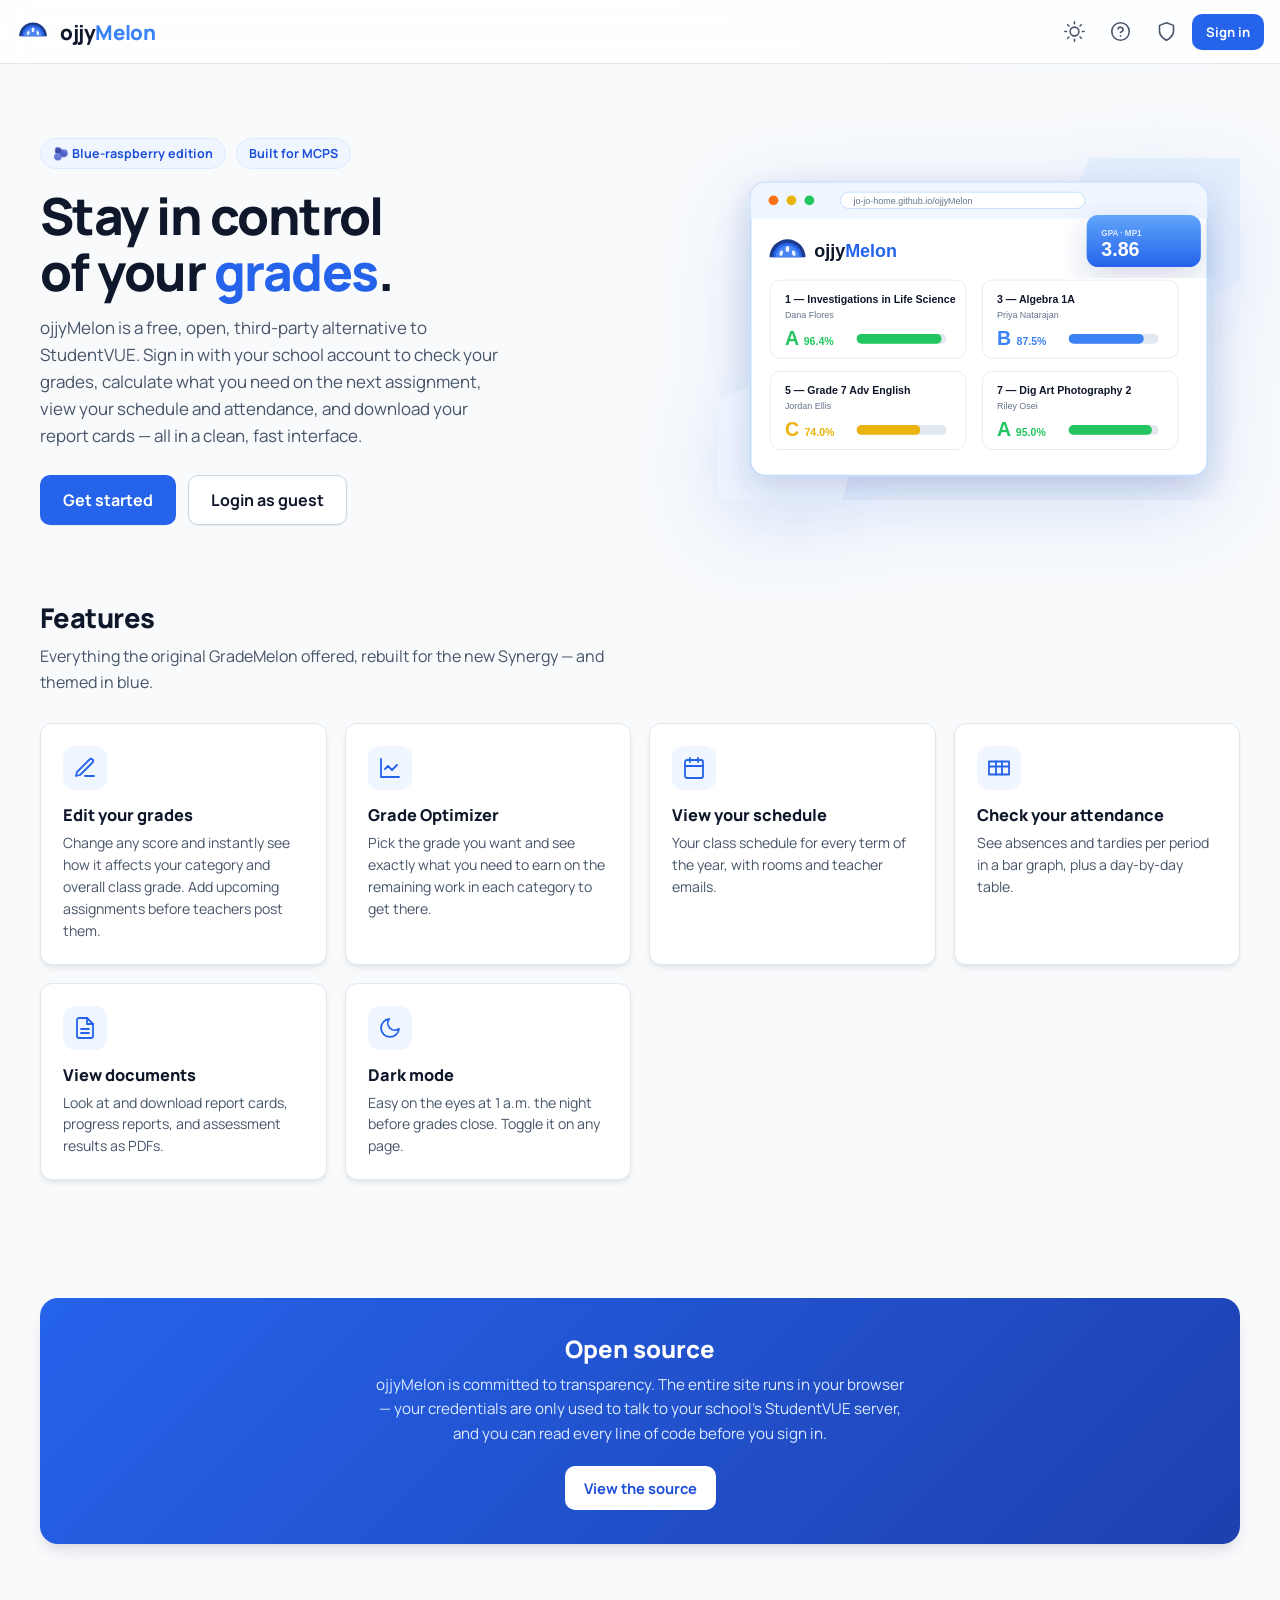
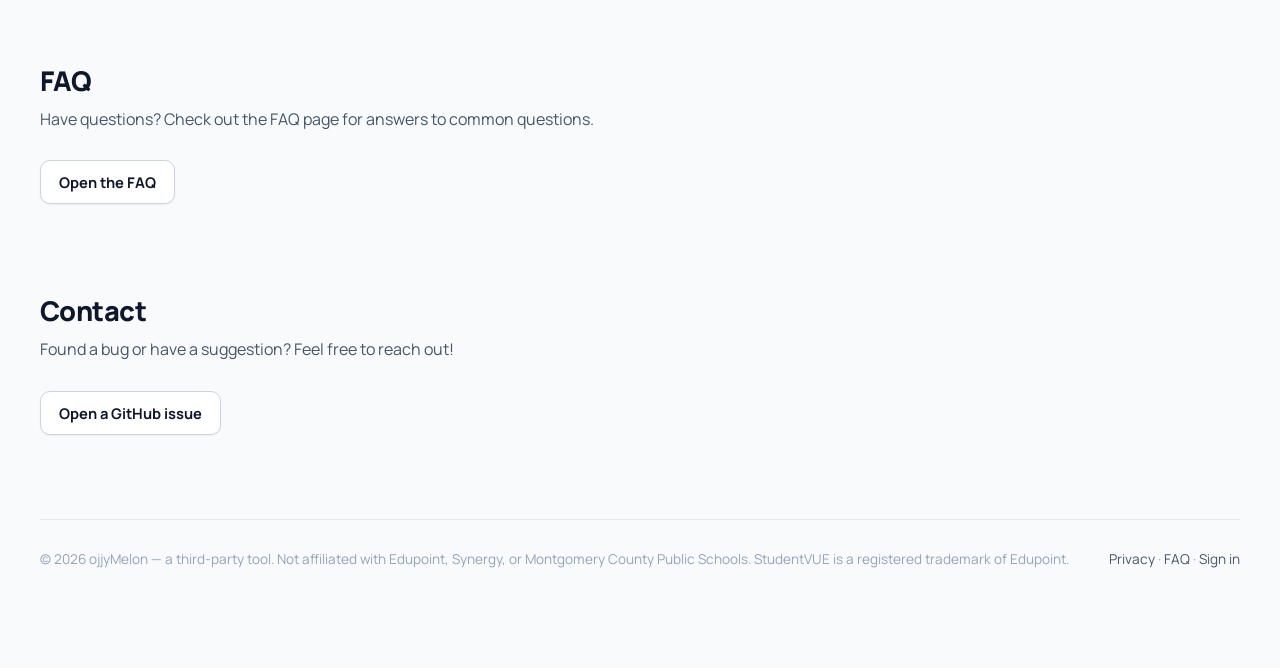
==== index.html @ 76d9f1ae "ojjyMelon v1.0 — blue-themed GradeMelon clone for MCPS (StudentVUE client, PWA, GitHub Pages)" ====
<!DOCTYPE html>
<html lang="en">
<head>
<meta charset="UTF-8">
<meta name="viewport" content="width=device-width, initial-scale=1.0, viewport-fit=cover">
<title>ojjyMelon</title>
<meta name="description" content="ojjyMelon — a third-party app that lets MCPS students view and calculate their grades using Synergy SIS. Stay in control of your grades.">
<meta name="theme-color" content="#3b82f6">
<link rel="manifest" href="manifest.json">
<link rel="icon" href="favicon.svg" type="image/svg+xml">
<link rel="apple-touch-icon" href="assets/icons/icon-192.png">
<meta name="apple-mobile-web-app-capable" content="yes">
<meta name="apple-mobile-web-app-status-bar-style" content="default">
<meta name="apple-mobile-web-app-title" content="ojjyMelon">
<link rel="preconnect" href="https://fonts.googleapis.com">
<link rel="preconnect" href="https://fonts.gstatic.com" crossorigin>
<link href="https://fonts.googleapis.com/css2?family=Manrope:wght@400;500;600;700;800&display=swap" rel="stylesheet">
<link rel="stylesheet" href="css/style.css">
</head>
<body>
<div id="app">
  <!-- Top Bar -->
  <header id="topbar" class="topbar" hidden>
    <div class="topbar-inner">
      <a href="#/" class="brand" id="brand-link" title="ojjyMelon home">
        <img src="assets/img/logo.svg" alt="ojjyMelon logo" class="brand-logo">
        <span class="brand-name">ojjy<span class="brand-accent">Melon</span></span>
      </a>
      <div class="topbar-actions">
        <button id="install-btn" class="icon-btn" title="Install ojjyMelon" hidden aria-label="Install ojjyMelon">
          <svg viewBox="0 0 24 24" fill="none" stroke="currentColor" stroke-width="1.8" stroke-linecap="round" stroke-linejoin="round"><path d="M21 15v4a2 2 0 0 1-2 2H5a2 2 0 0 1-2-2v-4"/><polyline points="7 10 12 15 17 10"/><line x1="12" y1="15" x2="12" y2="3"/></svg>
        </button>
        <button id="theme-toggle" class="icon-btn" title="Toggle dark mode" aria-label="Toggle dark mode">
          <svg class="icon-sun" viewBox="0 0 24 24" fill="none" stroke="currentColor" stroke-width="1.8" stroke-linecap="round" stroke-linejoin="round"><circle cx="12" cy="12" r="5"/><line x1="12" y1="1" x2="12" y2="3"/><line x1="12" y1="21" x2="12" y2="23"/><line x1="4.22" y1="4.22" x2="5.64" y2="5.64"/><line x1="18.36" y1="18.36" x2="19.78" y2="19.78"/><line x1="1" y1="12" x2="3" y2="12"/><line x1="21" y1="12" x2="23" y2="12"/><line x1="4.22" y1="19.78" x2="5.64" y2="18.36"/><line x1="18.36" y1="5.64" x2="19.78" y2="4.22"/></svg>
          <svg class="icon-moon" viewBox="0 0 24 24" fill="none" stroke="currentColor" stroke-width="1.8" stroke-linecap="round" stroke-linejoin="round"><path d="M21 12.79A9 9 0 1 1 11.21 3 7 7 0 0 0 21 12.79z"/></svg>
        </button>
        <a href="#/faq" class="icon-btn" title="FAQ" aria-label="FAQ">
          <svg viewBox="0 0 24 24" fill="none" stroke="currentColor" stroke-width="1.8" stroke-linecap="round" stroke-linejoin="round"><circle cx="12" cy="12" r="10"/><path d="M9.09 9a3 3 0 0 1 5.83 1c0 2-3 3-3 3"/><line x1="12" y1="17" x2="12.01" y2="17"/></svg>
        </a>
        <a href="#/privacy" class="icon-btn" title="Privacy" aria-label="Privacy">
          <svg viewBox="0 0 24 24" fill="none" stroke="currentColor" stroke-width="1.8" stroke-linecap="round" stroke-linejoin="round"><path d="M12 22s8-4 8-10V5l-8-3-8 3v7c0 6 8 10 8 10z"/></svg>
        </a>
        <div class="avatar-wrap" id="avatar-wrap" hidden>
          <button id="avatar-btn" class="avatar-btn" title="Account" aria-haspopup="true" aria-expanded="false">
            <img id="avatar-img" src="assets/img/default-avatar.svg" alt="Your avatar" class="avatar">
          </button>
          <div id="avatar-menu" class="dropdown" role="menu" hidden>
            <div class="dropdown-header">
              <p id="student-name" class="student-name">Student</p>
              <p id="student-school" class="student-school"></p>
              <p id="student-meta" class="student-meta"></p>
            </div>
            <button class="dropdown-item" id="menu-grades" role="menuitem">My Grades</button>
            <button class="dropdown-item" id="menu-settings" role="menuitem">Settings & Proxy</button>
            <hr class="dropdown-sep">
            <button class="dropdown-item danger" id="logout-btn" role="menuitem">Sign out</button>
          </div>
        </div>
        <button id="login-btn-top" class="btn btn-primary btn-sm" hidden>Sign in</button>
      </div>
    </div>
  </header>

  <!-- Promo banners (PWA / in-app browser) -->
  <div id="promo-host"></div>

  <!-- Layout: sidebar + view -->
  <div id="layout" class="layout">
    <aside id="sidebar" class="sidebar" hidden>
      <nav class="sidebar-nav" aria-label="Main">
        <a href="#/grades?view=card" class="nav-link" data-nav="grades-card">
          <svg viewBox="0 0 24 24" fill="none" stroke="currentColor" stroke-width="1.8" stroke-linecap="round" stroke-linejoin="round"><rect x="3" y="3" width="7" height="7" rx="1.5"/><rect x="14" y="3" width="7" height="7" rx="1.5"/><rect x="3" y="14" width="7" height="7" rx="1.5"/><rect x="14" y="14" width="7" height="7" rx="1.5"/></svg>
          <span>Grades <em class="nav-sub">cards</em></span>
        </a>
        <a href="#/grades?view=table" class="nav-link" data-nav="grades-table">
          <svg viewBox="0 0 24 24" fill="none" stroke="currentColor" stroke-width="1.8" stroke-linecap="round" stroke-linejoin="round"><rect x="3" y="3" width="18" height="18" rx="2"/><line x1="3" y1="9" x2="21" y2="9"/><line x1="3" y1="15" x2="21" y2="15"/><line x1="9" y1="3" x2="9" y2="21"/><line x1="15" y1="3" x2="15" y2="21"/></svg>
          <span>Grades <em class="nav-sub">table</em></span>
        </a>
        <a href="#/schedule" class="nav-link" data-nav="schedule">
          <svg viewBox="0 0 24 24" fill="none" stroke="currentColor" stroke-width="1.8" stroke-linecap="round" stroke-linejoin="round"><rect x="3" y="4" width="18" height="18" rx="2"/><line x1="16" y1="2" x2="16" y2="6"/><line x1="8" y1="2" x2="8" y2="6"/><line x1="3" y1="10" x2="21" y2="10"/></svg>
          <span>Schedule</span>
        </a>
        <a href="#/attendance" class="nav-link" data-nav="attendance">
          <svg viewBox="0 0 24 24" fill="none" stroke="currentColor" stroke-width="1.8" stroke-linecap="round" stroke-linejoin="round"><path d="M22 5.5H2v13h20z"/><path d="M2 10.5h20"/><path d="M9 5.5v13"/><path d="M15 5.5v13"/><path d="M9 10.5h6"/></svg>
          <span>Attendance</span>
        </a>
        <a href="#/documents" class="nav-link" data-nav="documents">
          <svg viewBox="0 0 24 24" fill="none" stroke="currentColor" stroke-width="1.8" stroke-linecap="round" stroke-linejoin="round"><path d="M14 2H6a2 2 0 0 0-2 2v16a2 2 0 0 0 2 2h12a2 2 0 0 0 2-2V8z"/><polyline points="14 2 14 8 20 8"/><line x1="16" y1="13" x2="8" y2="13"/><line x1="16" y1="17" x2="8" y2="17"/></svg>
          <span>Documents</span>
        </a>
        <a href="#/faq" class="nav-link" data-nav="faq">
          <svg viewBox="0 0 24 24" fill="none" stroke="currentColor" stroke-width="1.8" stroke-linecap="round" stroke-linejoin="round"><circle cx="12" cy="12" r="10"/><path d="M9.09 9a3 3 0 0 1 5.83 1c0 2-3 3-3 3"/><line x1="12" y1="17" x2="12.01" y2="17"/></svg>
          <span>FAQ</span>
        </a>
      </nav>
      <div class="sidebar-footer">
        <p class="sidebar-note">Not affiliated with Edupoint or MCPS. StudentVUE is a trademark of Edupoint.</p>
      </div>
    </aside>

    <main id="view" class="view" tabindex="-1" aria-live="polite"></main>
  </div>

  <!-- Mobile bottom bar -->
  <nav id="mobilebar" class="mobilebar" hidden aria-label="Mobile">
    <a href="#/grades" class="mob-link" data-nav="grades">
      <svg viewBox="0 0 24 24" fill="none" stroke="currentColor" stroke-width="1.8" stroke-linecap="round" stroke-linejoin="round"><path d="M22 10v6M2 10l10-5 10 5-10 5z"/><path d="M6 12v5c3 3 9 3 12 0v-5"/></svg>
      <span>Grades</span>
    </a>
    <a href="#/schedule" class="mob-link" data-nav="schedule">
      <svg viewBox="0 0 24 24" fill="none" stroke="currentColor" stroke-width="1.8" stroke-linecap="round" stroke-linejoin="round"><rect x="3" y="4" width="18" height="18" rx="2"/><line x1="16" y1="2" x2="16" y2="6"/><line x1="8" y1="2" x2="8" y2="6"/><line x1="3" y1="10" x2="21" y2="10"/></svg>
      <span>Schedule</span>
    </a>
    <a href="#/attendance" class="mob-link" data-nav="attendance">
      <svg viewBox="0 0 24 24" fill="none" stroke="currentColor" stroke-width="1.8" stroke-linecap="round" stroke-linejoin="round"><path d="M22 5.5H2v13h20z"/><path d="M2 10.5h20"/><path d="M9 5.5v13"/><path d="M15 5.5v13"/></svg>
      <span>Attendance</span>
    </a>
    <a href="#/documents" class="mob-link" data-nav="documents">
      <svg viewBox="0 0 24 24" fill="none" stroke="currentColor" stroke-width="1.8" stroke-linecap="round" stroke-linejoin="round"><path d="M14 2H6a2 2 0 0 0-2 2v16a2 2 0 0 0 2 2h12a2 2 0 0 0 2-2V8z"/><polyline points="14 2 14 8 20 8"/></svg>
      <span>Documents</span>
    </a>
  </nav>

  <!-- Toast host -->
  <div id="toast-host" class="toast-host" aria-live="assertive"></div>

  <!-- Modal host -->
  <div id="modal-root"></div>
</div>

<script src="js/main.js" type="module"></script>
</body>
</html>
---- css/style.css ----
/* ==========================================================================
   ojjyMelon — design system (blue theme) — light & dark
   GradeMelon-parity components: buttons, cards, modals, tables, toggles,
   spinners, progress bars, toasts, dropdowns, sidebar, mobile bar.
   ========================================================================== */

:root {
  --font: 'Manrope', ui-sans-serif, system-ui, -apple-system, 'Segoe UI', Roboto, sans-serif;

  /* Primary palette — blue (ojjyMelon's one brand difference) */
  --primary-50:  #eff6ff;
  --primary-100: #dbeafe;
  --primary-200: #bfdbfe;
  --primary-300: #93c5fd;
  --primary-400: #60a5fa;
  --primary-500: #3b82f6;
  --primary-600: #2563eb;
  --primary-700: #1d4ed8;
  --primary-800: #1e40af;
  --primary-900: #1e3a8a;

  /* Surfaces / text (light) */
  --bg:          #f8fafc;
  --bg-grad-a:   #eff6ff;
  --bg-grad-b:   #dbeafe;
  --surface:     #ffffff;
  --surface-2:   #f8fafc;
  --surface-3:   #f1f5f9;
  --border:      #e2e8f0;
  --border-2:    #cbd5e1;
  --text:        #0f172a;
  --text-soft:   #475569;
  --text-faint:  #94a3b8;

  --green:  #22c55e;
  --yellow: #eab308;
  --orange: #f97316;
  --red:    #ef4444;
  --gray:   #9ca3af;

  --shadow-sm: 0 1px 2px rgba(15, 23, 42, .06);
  --shadow:    0 4px 6px -1px rgba(15, 23, 42, .08), 0 2px 4px -2px rgba(15, 23, 42, .06);
  --shadow-lg: 0 10px 15px -3px rgba(15, 23, 42, .10), 0 4px 6px -4px rgba(15, 23, 42, .08);
  --shadow-glow: 0 0 0 4px rgba(59, 130, 246, .18);

  --radius:    12px;
  --radius-sm: 8px;
  --topbar-h:  64px;
  --sidebar-w: 240px;

  color-scheme: light;
}

[data-theme="dark"] {
  --bg:          #0f172a;
  --bg-grad-a:   #0f172a;
  --bg-grad-b:   #1e3a8a33;
  --surface:     #1e293b;
  --surface-2:   #243146;
  --surface-3:   #2b3b52;
  --border:      #334155;
  --border-2:    #475569;
  --text:        #f1f5f9;
  --text-soft:   #cbd5e1;
  --text-faint:  #7c8ba1;
  --shadow-sm: 0 1px 2px rgba(0,0,0,.4);
  --shadow:    0 4px 6px -1px rgba(0,0,0,.45), 0 2px 4px -2px rgba(0,0,0,.4);
  --shadow-lg: 0 10px 15px -3px rgba(0,0,0,.5), 0 4px 6px -4px rgba(0,0,0,.45);
  --shadow-glow: 0 0 0 4px rgba(96, 165, 250, .25);
  color-scheme: dark;
}

/* ---------- Base ---------- */
* { box-sizing: border-box; }
html { scroll-behavior: smooth; }
body {
  margin: 0;
  font-family: var(--font);
  background:
    radial-gradient(1100px 500px at 85% -10%, var(--bg-grad-b), transparent 60%),
    radial-gradient(900px 420px at -10% 110%, var(--primary-50), transparent 55%),
    var(--bg);
  color: var(--text);
  min-height: 100vh;
  -webkit-font-smoothing: antialiased;
  transition: background-color .25s ease, color .25s ease;
}
[data-theme="dark"] body {
  background:
    radial-gradient(1100px 500px at 85% -10%, var(--bg-grad-b), transparent 60%),
    radial-gradient(900px 420px at -10% 110%, #1e3a8a1f, transparent 55%),
    var(--bg);
}
a { color: var(--primary-600); text-decoration: none; }
[data-theme="dark"] a { color: var(--primary-400); }
a:hover { text-decoration: underline; }
img { max-width: 100%; }
button { font-family: inherit; }
:focus-visible { outline: 2px solid var(--primary-500); outline-offset: 2px; border-radius: 4px; }
@media (prefers-reduced-motion: reduce) {
  *, *::before, *::after { animation-duration: .001s !important; transition-duration: .001s !important; }
}

.hidden { display: none !important; }
[hidden] { display: none !important; }

/* ---------- Top bar ---------- */
.topbar {
  position: fixed; inset: 0 0 auto 0; height: var(--topbar-h);
  z-index: 60;
  background: color-mix(in srgb, var(--surface) 82%, transparent);
  -webkit-backdrop-filter: blur(14px); backdrop-filter: blur(14px);
  border-bottom: 1px solid var(--border);
}
.topbar-inner {
  max-width: 1280px; margin: 0 auto; height: 100%;
  display: flex; align-items: center; justify-content: space-between;
  padding: 0 16px; gap: 10px;
}
.brand { display: flex; align-items: center; gap: 10px; text-decoration: none !important; }
.brand-logo { width: 34px; height: 34px; }
.brand-name { font-size: 1.28rem; font-weight: 800; color: var(--text); letter-spacing: -0.02em; }
.brand-accent { color: var(--primary-500); }
.topbar-actions { display: flex; align-items: center; gap: 6px; }

.icon-btn {
  display: inline-flex; align-items: center; justify-content: center;
  width: 40px; height: 40px; border-radius: 10px;
  background: transparent; border: 1px solid transparent;
  color: var(--text-soft); cursor: pointer; position: relative;
  transition: background .15s ease, color .15s ease;
}
.icon-btn:hover { background: var(--surface-3); color: var(--text); text-decoration: none; }
.icon-btn svg { width: 21px; height: 21px; }
[data-theme="dark"] .icon-sun, :root:not([data-theme="dark"]) .icon-moon { display: none; }
[data-theme="dark"] .icon-moon { display: block; }

/* Avatar + dropdown */
.avatar-wrap { position: relative; }
.avatar-btn { border: 2px solid var(--primary-200); background: var(--primary-50); padding: 0; border-radius: 50%; cursor: pointer; transition: border-color .15s ease; display: block; }
.avatar-btn:hover { border-color: var(--primary-400); }
.avatar { width: 34px; height: 34px; border-radius: 50%; display: block; }
.dropdown {
  position: absolute; top: calc(100% + 10px); right: 0; min-width: 230px;
  background: var(--surface); border: 1px solid var(--border);
  border-radius: var(--radius); box-shadow: var(--shadow-lg);
  padding: 6px; z-index: 70;
  animation: pop .14s ease;
}
@keyframes pop { from { opacity: 0; transform: translateY(-6px) scale(.98); } to { opacity: 1; transform: none; } }
.dropdown-header { padding: 10px 12px; border-bottom: 1px solid var(--border); margin-bottom: 4px; }
.student-name { margin: 0; font-weight: 800; font-size: 1rem; }
.student-school { margin: 2px 0 0; font-size: .8rem; color: var(--text-soft); }
.student-meta { margin: 2px 0 0; font-size: .75rem; color: var(--text-faint); }
.dropdown-item {
  display: block; width: 100%; text-align: left; padding: 9px 12px;
  background: none; border: 0; border-radius: var(--radius-sm);
  color: var(--text-soft); font-size: .9rem; font-weight: 600; cursor: pointer;
}
.dropdown-item:hover { background: var(--surface-3); color: var(--text); }
.dropdown-item.danger { color: var(--red); }
.dropdown-item.danger:hover { background: #ef444414; }
.dropdown-sep { border: 0; border-top: 1px solid var(--border); margin: 4px 0; }

/* ---------- Layout ---------- */
.layout {
  display: flex; min-height: calc(100vh - var(--topbar-h));
  padding-top: var(--topbar-h);
  max-width: 1280px; margin: 0 auto; width: 100%;
}
.sidebar {
  width: var(--sidebar-w); flex-shrink: 0;
  padding: 24px 14px; position: sticky; top: var(--topbar-h);
  height: calc(100vh - var(--topbar-h));
}
.sidebar-nav { display: flex; flex-direction: column; gap: 4px; }
.nav-link {
  display: flex; align-items: center; gap: 12px;
  padding: 11px 14px; border-radius: 10px;
  color: var(--text-soft); font-weight: 600; font-size: .95rem;
  transition: background .15s ease, color .15s ease;
}
.nav-link svg { width: 20px; height: 20px; flex-shrink: 0; }
.nav-link em.nav-sub { font-style: normal; font-size: .72rem; color: var(--text-faint); margin-left: 2px; }
.nav-link:hover { background: var(--surface-3); color: var(--text); text-decoration: none; }
.nav-link.active { background: var(--primary-50); color: var(--primary-600); }
[data-theme="dark"] .nav-link.active { background: #1e3a8a55; color: var(--primary-300); }
.sidebar-footer { position: absolute; bottom: 18px; left: 14px; right: 14px; }
.sidebar-note { font-size: .68rem; color: var(--text-faint); line-height: 1.5; margin: 0; }

.view { flex: 1; padding: 28px clamp(16px, 4vw, 40px) 90px; min-width: 0; }
.view:focus { outline: none; }

/* ---------- Mobile bottom bar ---------- */
.mobilebar {
  position: fixed; bottom: 0; left: 0; right: 0; z-index: 60;
  background: color-mix(in srgb, var(--surface) 92%, transparent);
  -webkit-backdrop-filter: blur(14px); backdrop-filter: blur(14px);
  border-top: 1px solid var(--border);
  display: none; justify-content: space-around;
  padding: 8px 8px calc(8px + env(safe-area-inset-bottom));
}
.mob-link {
  display: flex; flex-direction: column; align-items: center; gap: 3px;
  color: var(--text-faint); font-size: .7rem; font-weight: 700;
  padding: 6px 12px; border-radius: 12px;
}
.mob-link svg { width: 22px; height: 22px; }
.mob-link:hover { text-decoration: none; }
.mob-link.active { color: var(--primary-600); background: var(--primary-50); }
[data-theme="dark"] .mob-link.active { color: var(--primary-300); background: #1e3a8a55; }

/* ---------- Buttons ---------- */
.btn {
  display: inline-flex; align-items: center; justify-content: center; gap: 8px;
  padding: 11px 18px; border-radius: 10px; border: 1px solid transparent;
  font-weight: 700; font-size: .92rem; cursor: pointer; text-decoration: none !important;
  transition: background .15s ease, border-color .15s ease, transform .08s ease, box-shadow .15s ease;
  user-select: none;
}
.btn:active { transform: scale(.97); }
.btn:disabled { opacity: .55; cursor: not-allowed; transform: none; }
.btn-primary { background: var(--primary-600); color: #fff; box-shadow: var(--shadow-sm); }
.btn-primary:hover { background: var(--primary-700); }
.btn-secondary { background: var(--surface); color: var(--text); border-color: var(--border-2); box-shadow: var(--shadow-sm); }
.btn-secondary:hover { background: var(--surface-3); }
.btn-ghost { background: transparent; color: var(--text-soft); }
.btn-ghost:hover { background: var(--surface-3); color: var(--text); }
.btn-danger { background: var(--red); color: #fff; }
.btn-danger:hover { background: #dc2626; }
.btn-sm { padding: 8px 13px; font-size: .82rem; }
.btn-lg { padding: 13px 22px; font-size: 1rem; }
.btn-block { width: 100%; }
.btn-icon { padding: 10px; }
.btn-icon svg { width: 18px; height: 18px; display: block; }

/* ---------- Forms ---------- */
.field { margin-bottom: 18px; }
.field label { display: block; margin-bottom: 7px; font-size: .86rem; font-weight: 700; color: var(--text); }
.input, .select {
  width: 100%; padding: 11px 14px; border-radius: 10px;
  border: 1px solid var(--border-2); background: var(--surface);
  color: var(--text); font-size: .95rem; font-family: inherit;
  transition: border-color .15s ease, box-shadow .15s ease;
}
.input::placeholder { color: var(--text-faint); }
.input:focus, .select:focus { outline: none; border-color: var(--primary-500); box-shadow: var(--shadow-glow); }
.select { appearance: none; cursor: pointer; padding-right: 34px; }
.select-wrap { position: relative; display: inline-flex; align-items: center; }
.select-wrap::after {
  content: ""; position: absolute; right: 13px; pointer-events: none;
  border: solid var(--text-faint); border-width: 0 2px 2px 0; padding: 3px;
  transform: rotate(45deg) translateY(-1px);
}
.checkbox-row { display: flex; align-items: center; gap: 10px; font-size: .9rem; color: var(--text-soft); }
.checkbox-row input[type=checkbox] { width: 17px; height: 17px; accent-color: var(--primary-600); }
.input-sm { padding: 7px 10px; font-size: .85rem; width: 74px; border-radius: 8px; border: 1px solid var(--border-2); background: var(--surface); color: var(--text); }
.input-sm:focus { outline: none; border-color: var(--primary-500); box-shadow: var(--shadow-glow); }
input[type=number].input-sm { -moz-appearance: textfield; appearance: textfield; }

/* ---------- Cards ---------- */
.card {
  background: var(--surface); border: 1px solid var(--border);
  border-radius: var(--radius); box-shadow: var(--shadow);
  padding: 24px; transition: transform .18s ease, box-shadow .18s ease;
}
.card-hover:hover { transform: translateY(-3px); box-shadow: var(--shadow-lg); }
.grid-cards { display: grid; grid-template-columns: repeat(auto-fill, minmax(300px, 1fr)); gap: 20px; }

/* Course card */
.course-card { display: flex; flex-direction: column; justify-content: space-between; gap: 18px; cursor: pointer; }
.course-card-top h3 { margin: 0 0 2px; font-size: 1.18rem; font-weight: 800; line-height: 1.25; }
.course-card-top .course-teacher { margin: 0; font-size: .88rem; color: var(--text-soft); }
.course-card-bottom { display: flex; align-items: center; justify-content: space-between; gap: 10px; }
.grade-big { font-size: 1.65rem; font-weight: 800; letter-spacing: -.02em; white-space: nowrap; }
.grade-sm { font-size: 1.02rem; font-weight: 800; white-space: nowrap; }

/* Grade colors — same semantics as GradeMelon (grade colors don't change with brand) */
.grade-green  { color: var(--green); }
.grade-blue  { color: var(--primary-500); }
.grade-yellow { color: #b45309; }
[data-theme="dark"] .grade-yellow { color: var(--yellow); }
.grade-orange { color: var(--orange); }
.grade-red   { color: var(--red); }
.grade-gray  { color: var(--gray); }

/* ---------- Progress bars ---------- */
.pbar-track { position: relative; width: 100%; height: 26px; background: var(--surface-3); border-radius: 999px; overflow: hidden; margin-top: 10px; }
.pbar-fill { height: 100%; border-radius: 999px; display: flex; align-items: center; padding-left: 10px; min-width: 2px; transition: width .45s cubic-bezier(.22,1,.36,1); overflow: hidden; white-space: nowrap; }
.pbar-fill span { font-size: .78rem; font-weight: 700; color: #fff; }
.pbar-cat { margin-top: 12px; height: 22px; }
.pbar-cat span { font-size: .72rem; }
.pbar-green { background: linear-gradient(90deg, #16a34a, #4ade80); }
.pbar-blue { background: linear-gradient(90deg, #1d4ed8, #60a5fa); }
.pbar-yellow { background: linear-gradient(90deg, #a16207, #facc15); }
.pbar-orange { background: linear-gradient(90deg, #c2410c, #fb923c); }
.pbar-red { background: linear-gradient(90deg, #b91c1c, #f87171); }
.pbar-gray { background: var(--border-2); }

/* ---------- Tables ---------- */
.table-wrap { overflow-x: auto; border: 1px solid var(--border); border-radius: var(--radius); box-shadow: var(--shadow-sm); background: var(--surface); }
table.data { width: 100%; border-collapse: collapse; font-size: .88rem; }
table.data th {
  text-align: left; padding: 12px 18px; font-size: .7rem; text-transform: uppercase;
  letter-spacing: .05em; color: var(--text-soft); background: var(--surface-2);
  border-bottom: 1px solid var(--border); white-space: nowrap;
}
table.data td { padding: 12px 18px; border-bottom: 1px solid var(--border); color: var(--text-soft); vertical-align: middle; }
table.data tr:last-child td { border-bottom: 0; }
table.data tbody tr:nth-child(even) { background: color-mix(in srgb, var(--surface-2) 55%, transparent); }
table.data tbody tr:hover { background: var(--surface-3); }
table.data td.cell-strong { color: var(--text); font-weight: 700; white-space: nowrap; }
table.data th:first-child, table.data td:first-child { padding-left: 22px; }

/* Editable score cells */
.score-cell { display: flex; align-items: center; gap: 6px; }
.score-cell .slash { color: var(--text-faint); font-weight: 700; }
.score-val, .cat-val {
  min-width: 30px;
  padding: 2px 6px;
  border-radius: 6px;
  font-weight: 700;
  color: var(--text-soft);
  border-bottom: 2px dashed var(--border-2);
  transition: background .12s ease, color .12s ease;
}
.score-val:hover, .cat-val:hover { background: var(--surface-3); color: var(--text); cursor: text; }
.cat-val:hover { cursor: pointer; }
.cat-select { padding: 6px 26px 6px 8px; font-size: .8rem; border-radius: 8px; border: 1px solid transparent; background: transparent; color: var(--text-soft); cursor: pointer; appearance: none; }
.cat-select:hover, .cat-select:focus { border-color: var(--border-2); background: var(--surface); color: var(--text); outline: none; }
.score-edit { border-bottom: 2px dashed var(--border-2); }

/* ---------- Toolbar rows ---------- */
.toolbar { display: flex; align-items: center; gap: 10px; margin-bottom: 22px; flex-wrap: wrap; }
.toolbar .select-wrap { min-width: 220px; }
.toolbar-title { margin: 0 0 4px; font-size: 1.5rem; font-weight: 800; letter-spacing: -.02em; }
.toolbar-sub { margin: 0 0 18px; color: var(--text-soft); font-size: .92rem; }

/* ---------- Modals ---------- */
.modal-overlay {
  position: fixed; inset: 0; z-index: 90;
  background: rgba(9, 15, 30, .55);
  -webkit-backdrop-filter: blur(3px); backdrop-filter: blur(3px);
  display: flex; align-items: flex-start; justify-content: center;
  padding: 7vh 16px 16px; overflow-y: auto;
  animation: fade-in .16s ease;
}
@keyframes fade-in { from { opacity: 0; } to { opacity: 1; } }
.modal {
  width: 100%; max-width: 560px;
  background: var(--surface); border: 1px solid var(--border);
  border-radius: 16px; box-shadow: var(--shadow-lg);
  animation: pop .18s ease;
}
.modal.modal-wide { max-width: 860px; }
.modal-head { display: flex; align-items: center; justify-content: space-between; padding: 18px 22px 14px; border-bottom: 1px solid var(--border); }
.modal-head h2 { margin: 0; font-size: 1.12rem; font-weight: 800; }
.modal-x { background: none; border: 0; color: var(--text-faint); cursor: pointer; padding: 6px; border-radius: 8px; }
.modal-x:hover { background: var(--surface-3); color: var(--text); }
.modal-body { padding: 20px 22px; max-height: 64vh; overflow-y: auto; }
.modal-foot { display: flex; justify-content: flex-end; gap: 10px; padding: 14px 22px 18px; border-top: 1px solid var(--border); }
.modal-plain dt { font-weight: 800; color: var(--text); margin-top: 14px; }
.modal-plain dt:first-child { margin-top: 0; }
.modal-plain dd { margin: 4px 0 0; color: var(--text-soft); }

/* ---------- GPA modal rows ---------- */
.gpa-values { display: flex; gap: 14px; margin-bottom: 16px; }
.gpa-chip { flex: 1; background: var(--surface-2); border: 1px solid var(--border); border-radius: 12px; padding: 14px 16px; }
.gpa-chip .gpa-label { font-size: .72rem; font-weight: 800; text-transform: uppercase; letter-spacing: .06em; color: var(--text-faint); }
.gpa-chip .gpa-value { font-size: 1.7rem; font-weight: 800; color: var(--primary-600); }
[data-theme="dark"] .gpa-chip .gpa-value { color: var(--primary-300); }
.weight-row { display: flex; align-items: center; gap: 12px; padding: 9px 2px; font-size: .92rem; }

/* Toggle switch */
.toggle { position: relative; display: inline-flex; align-items: center; cursor: pointer; flex-shrink: 0; }
.toggle input { position: absolute; opacity: 0; width: 0; height: 0; }
.toggle .track { width: 44px; height: 24px; background: var(--border-2); border-radius: 999px; position: relative; transition: background .18s ease; }
.toggle .track::after {
  content: ""; position: absolute; top: 3px; left: 3px; width: 18px; height: 18px;
  background: #fff; border-radius: 50%; box-shadow: var(--shadow-sm);
  transition: transform .18s cubic-bezier(.22,1,.36,1);
}
.toggle input:checked + .track { background: var(--primary-600); }
.toggle input:checked + .track::after { transform: translateX(20px); }
.toggle input:focus-visible + .track { box-shadow: var(--shadow-glow); }

/* ---------- Spinners ---------- */
.spinner { width: 44px; height: 44px; border-radius: 50%; border: 4px solid var(--primary-100); border-top-color: var(--primary-600); animation: spin .8s linear infinite; margin: 60px auto; }
.spinner-lg { width: 62px; height: 62px; border-width: 5px; }
.spinner-blue { border-color: var(--primary-200); border-top-color: var(--primary-600); }
@keyframes spin { to { transform: rotate(360deg); } }
.center-wrap { display: flex; flex-direction: column; align-items: center; justify-content: center; min-height: 40vh; gap: 14px; }
.muted { color: var(--text-faint); }

/* ---------- Toasts ---------- */
.toast-host { position: fixed; top: calc(var(--topbar-h) + 14px); right: 16px; z-index: 100; display: flex; flex-direction: column; gap: 10px; max-width: min(420px, calc(100vw - 32px)); }
.toast {
  display: flex; align-items: flex-start; gap: 12px;
  background: var(--surface); border: 1px solid var(--border);
  border-left: 4px solid var(--primary-500);
  border-radius: 12px; padding: 13px 14px; box-shadow: var(--shadow-lg);
  animation: slide-in .22s cubic-bezier(.22,1,.36,1);
}
@keyframes slide-in { from { opacity: 0; transform: translateX(24px); } to { opacity: 1; transform: none; } }
.toast.out { animation: slide-out .2s ease forwards; }
@keyframes slide-out { to { opacity: 0; transform: translateX(24px); } }
.toast .toast-msg { font-size: .88rem; color: var(--text); line-height: 1.45; }
.toast .toast-x { background: none; border: 0; cursor: pointer; color: var(--text-faint); padding: 2px; border-radius: 6px; margin-left: auto; flex-shrink: 0; }
.toast .toast-x:hover { color: var(--text); background: var(--surface-3); }
.toast-error { border-left-color: var(--red); }
.toast-success { border-left-color: var(--green); }
.toast-warning { border-left-color: var(--orange); }

/* ---------- Promo banners ---------- */
.promo {
  position: fixed; left: 16px; bottom: 16px; z-index: 80;
  display: flex; align-items: center; gap: 12px;
  background: var(--surface); border: 1px solid var(--border);
  border-radius: 14px; box-shadow: var(--shadow-lg);
  padding: 13px 16px; max-width: 380px;
  animation: slide-up .25s cubic-bezier(.22,1,.36,1);
}
@keyframes slide-up { from { opacity: 0; transform: translateY(20px); } to { opacity: 1; transform: none; } }
.promo .promo-icon { width: 40px; height: 40px; flex-shrink: 0; }
.promo p { margin: 0; font-size: .84rem; color: var(--text-soft); line-height: 1.45; }
.promo p b { color: var(--text); }
.promo .promo-x { background: none; border: 0; cursor: pointer; color: var(--text-faint); padding: 4px; border-radius: 6px; align-self: flex-start; }
.promo .promo-x:hover { color: var(--text); background: var(--surface-3); }

/* ---------- Hero / marketing (home) ---------- */
.hero { display: grid; grid-template-columns: 1.1fr .9fr; gap: 40px; align-items: center; padding: 46px 0 30px; }
.hero h1 { font-size: clamp(2.1rem, 4.5vw, 3.2rem); font-weight: 800; letter-spacing: -.03em; margin: 18px 0 14px; line-height: 1.1; }
.hero .tagline { font-size: 1.06rem; color: var(--text-soft); margin: 0 0 26px; max-width: 46ch; line-height: 1.6; }
.hero-art { filter: drop-shadow(0 24px 40px rgba(37, 99, 235, .18)); }
.badge-row { display: flex; gap: 10px; flex-wrap: wrap; }
.badge { display: inline-flex; align-items: center; gap: 7px; background: var(--primary-50); color: var(--primary-700); border: 1px solid var(--primary-100); font-size: .78rem; font-weight: 700; padding: 6px 12px; border-radius: 999px; }
[data-theme="dark"] .badge { background: #1e3a8a44; color: var(--primary-300); border-color: #1e3a8a66; }
.section { padding: 44px 0; }
.section-title { font-size: 1.7rem; font-weight: 800; letter-spacing: -.02em; margin: 0 0 8px; }
.section-sub { color: var(--text-soft); margin: 0 0 28px; max-width: 62ch; line-height: 1.6; }
.features-grid { display: grid; grid-template-columns: repeat(auto-fill, minmax(250px, 1fr)); gap: 18px; }
.feature-card { padding: 22px; }
.feature-card .f-icon { width: 44px; height: 44px; border-radius: 12px; background: var(--primary-50); color: var(--primary-600); display: flex; align-items: center; justify-content: center; margin-bottom: 14px; }
[data-theme="dark"] .feature-card .f-icon { background: #1e3a8a55; color: var(--primary-300); }
.feature-card .f-icon svg { width: 24px; height: 24px; }
.feature-card h3 { margin: 0 0 6px; font-size: 1.02rem; font-weight: 800; }
.feature-card p { margin: 0; font-size: .88rem; color: var(--text-soft); line-height: 1.55; }
.opensource-band {
  margin: 30px 0; border-radius: 18px; padding: 34px 30px; text-align: center;
  background: linear-gradient(135deg, var(--primary-600), var(--primary-800));
  color: #fff; box-shadow: var(--shadow-lg);
}
.opensource-band h2 { margin: 0 0 8px; font-size: 1.5rem; font-weight: 800; }
.opensource-band p { margin: 0 auto 20px; max-width: 60ch; color: #dbeafe; line-height: 1.6; font-size: .95rem; }
.opensource-band .btn { background: #fff; color: var(--primary-700); }
.opensource-band .btn:hover { background: var(--primary-50); }
.footer { border-top: 1px solid var(--border); margin-top: 40px; padding: 30px 0 10px; color: var(--text-faint); font-size: .85rem; display: flex; justify-content: space-between; gap: 18px; flex-wrap: wrap; }
.footer a { color: var(--text-soft); }

/* ---------- Login ---------- */
.login-wrap { display: flex; align-items: center; justify-content: center; min-height: calc(100vh - var(--topbar-h) - 60px); padding: 24px 0; }
.login-card { width: 100%; max-width: 420px; padding: 34px; }
.login-card h1 { margin: 0 0 24px; font-size: 1.45rem; font-weight: 800; letter-spacing: -.02em; }
.login-links { display: flex; justify-content: space-between; align-items: center; margin-top: 16px; font-size: .85rem; }

/* ---------- Attendance ---------- */
.chart-box { max-width: 760px; background: var(--surface); border: 1px solid var(--border); border-radius: var(--radius); box-shadow: var(--shadow-sm); padding: 20px 22px; margin-bottom: 24px; }
.chart-canvas-wrap { position: relative; height: 340px; }
.att-cell { font-weight: 800; }
.legend-dot { display: inline-block; width: 10px; height: 10px; border-radius: 999px; margin-right: 6px; vertical-align: middle; }

/* ---------- Documents ---------- */
.doc-type-chip { font-size: .72rem; font-weight: 800; background: var(--primary-50); color: var(--primary-700); padding: 4px 10px; border-radius: 999px; white-space: nowrap; }
[data-theme="dark"] .doc-type-chip { background: #1e3a8a55; color: var(--primary-300); }

/* ---------- Optimizer table ---------- */
.opt-input-grid { display: grid; grid-template-columns: repeat(auto-fill, minmax(210px, 1fr)); gap: 14px; }

/* ---------- Settings ---------- */
.settings-grid { display: grid; gap: 18px; max-width: 620px; }
.settings-card h3 { margin: 0 0 4px; font-size: 1.02rem; }
.settings-card p { margin: 0 0 14px; font-size: .84rem; color: var(--text-faint); line-height: 1.5; }
.kbd { font-family: ui-monospace, monospace; background: var(--surface-3); border: 1px solid var(--border-2); border-radius: 6px; padding: 1px 7px; font-size: .82em; }

/* ---------- Empty states ---------- */
.empty { text-align: center; color: var(--text-faint); padding: 60px 20px; }
.empty svg { width: 54px; height: 54px; opacity: .4; margin-bottom: 12px; }
.empty p { margin: 4px 0; }

/* ---------- Responsive ---------- */
@media (max-width: 900px) {
  .hero { grid-template-columns: 1fr; text-align: center; }
  .hero .tagline { margin-left: auto; margin-right: auto; }
  .badge-row { justify-content: center; }
  .hero-art { max-width: 420px; margin: 0 auto; }
  .sidebar { display: none !important; }
  .mobilebar { display: flex; }
  .view { padding-bottom: 110px; }
}
@media (min-width: 901px) { .mobilebar { display: none !important; } }

@media (max-width: 560px) {
  .brand-name { display: none; }
  .grade-big { font-size: 1.3rem; }
  .modal-body { padding: 16px; }
  .table-wrap table.data td, table.data th { padding: 10px 12px; }
}
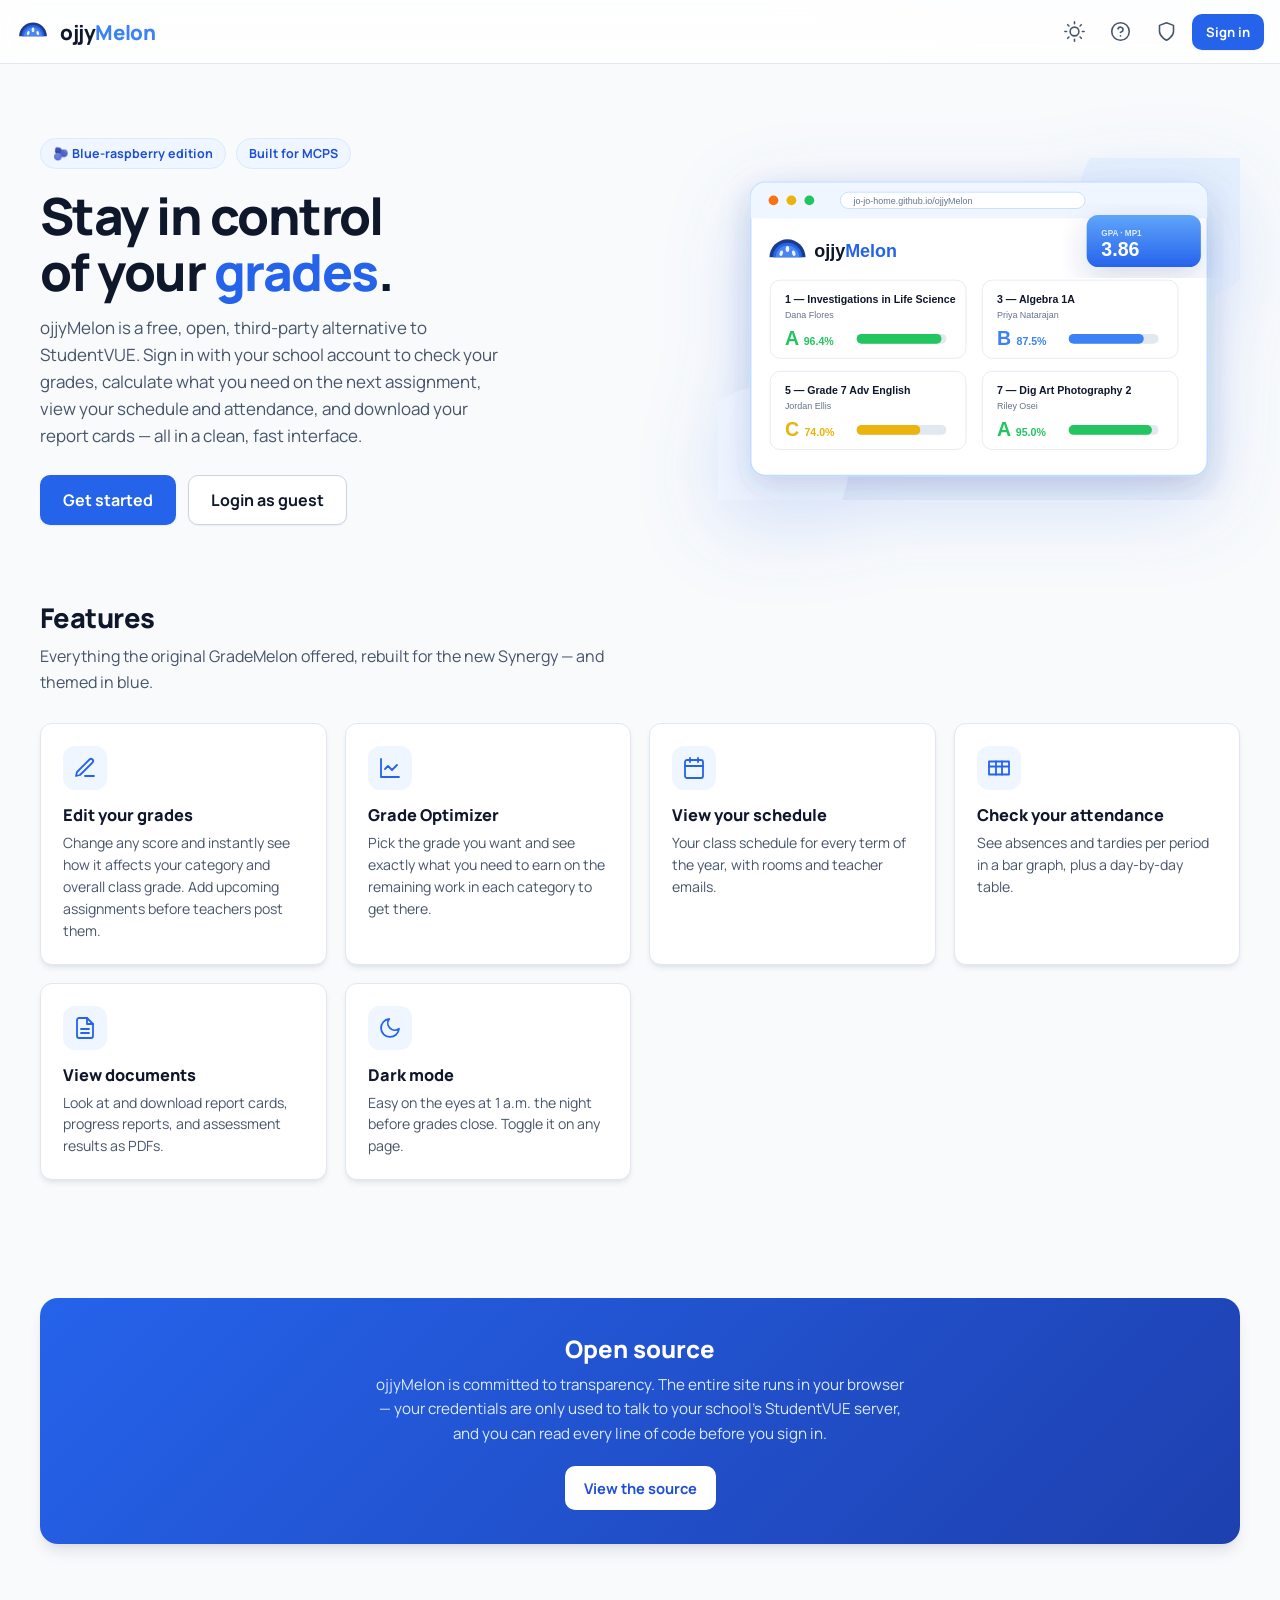
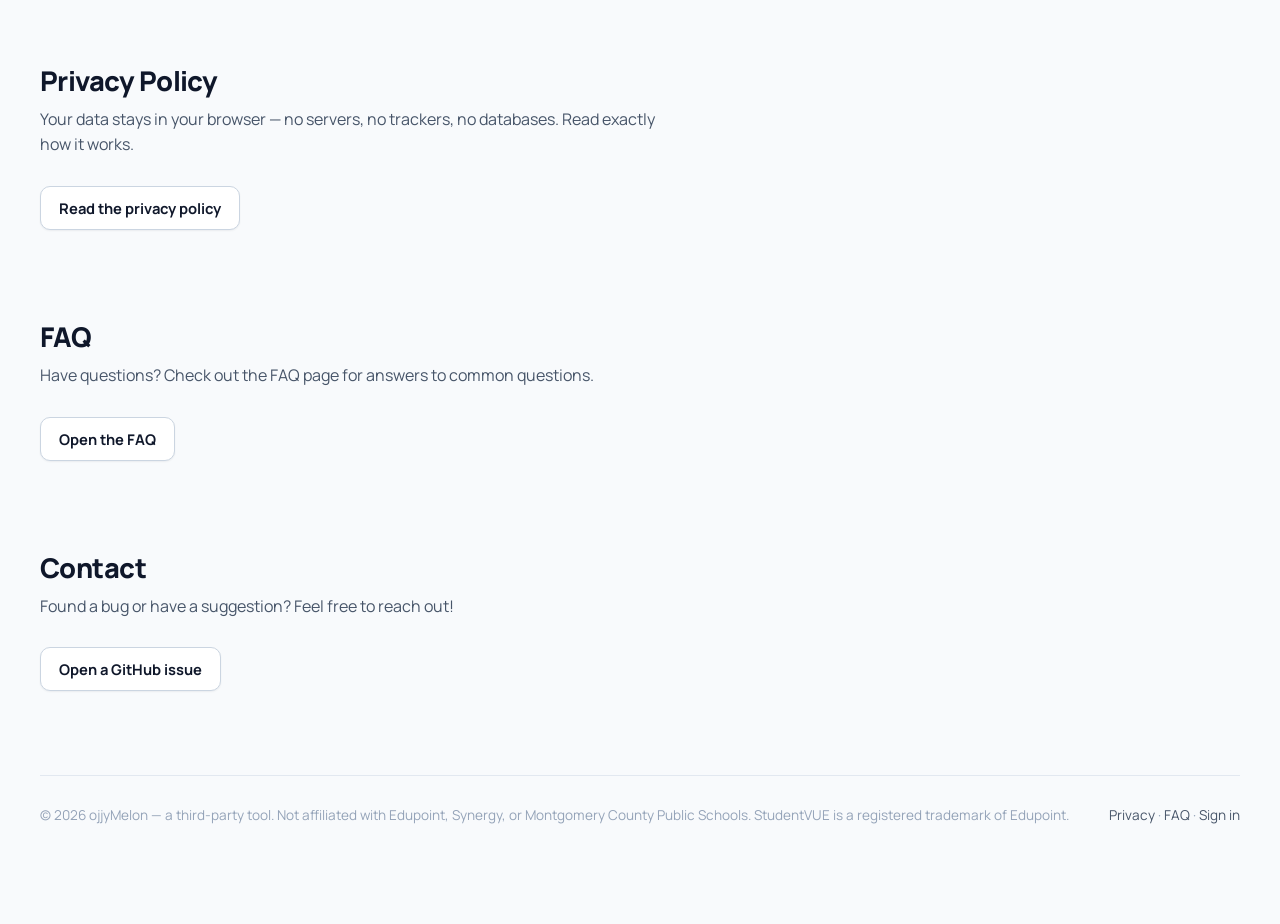
==== commit 5e283a85: "Parity: sidebar logout, FAQ PWA install steps + ?refer=app deep-link, home privacy section; Chromebo" ====
--- a/index.html
+++ b/index.html
@@ -94,6 +94,10 @@
         </a>
       </nav>
       <div class="sidebar-footer">
+        <button id="sidebar-logout" class="nav-link logout-link" type="button">
+          <svg viewBox="0 0 24 24" fill="none" stroke="currentColor" stroke-width="1.8" stroke-linecap="round" stroke-linejoin="round"><path d="M9 21H5a2 2 0 0 1-2-2V5a2 2 0 0 1 2-2h4"/><polyline points="16 17 21 12 16 7"/><line x1="21" y1="12" x2="9" y2="12"/></svg>
+          <span>Log out</span>
+        </button>
         <p class="sidebar-note">Not affiliated with Edupoint or MCPS. StudentVUE is a trademark of Edupoint.</p>
       </div>
     </aside>
--- a/css/style.css
+++ b/css/style.css
@@ -186,6 +186,8 @@
 .nav-link.active { background: var(--primary-50); color: var(--primary-600); }
 [data-theme="dark"] .nav-link.active { background: #1e3a8a55; color: var(--primary-300); }
 .sidebar-footer { position: absolute; bottom: 18px; left: 14px; right: 14px; }
+.logout-link { width: 100%; background: none; border: 0; text-align: left; color: var(--red); font-weight: 600; font-size: .95rem; }
+.logout-link:hover { background: #ef444414; color: var(--red); text-decoration: none; }
 .sidebar-note { font-size: .68rem; color: var(--text-faint); line-height: 1.5; margin: 0; }
 
 .view { flex: 1; padding: 28px clamp(16px, 4vw, 40px) 90px; min-width: 0; }
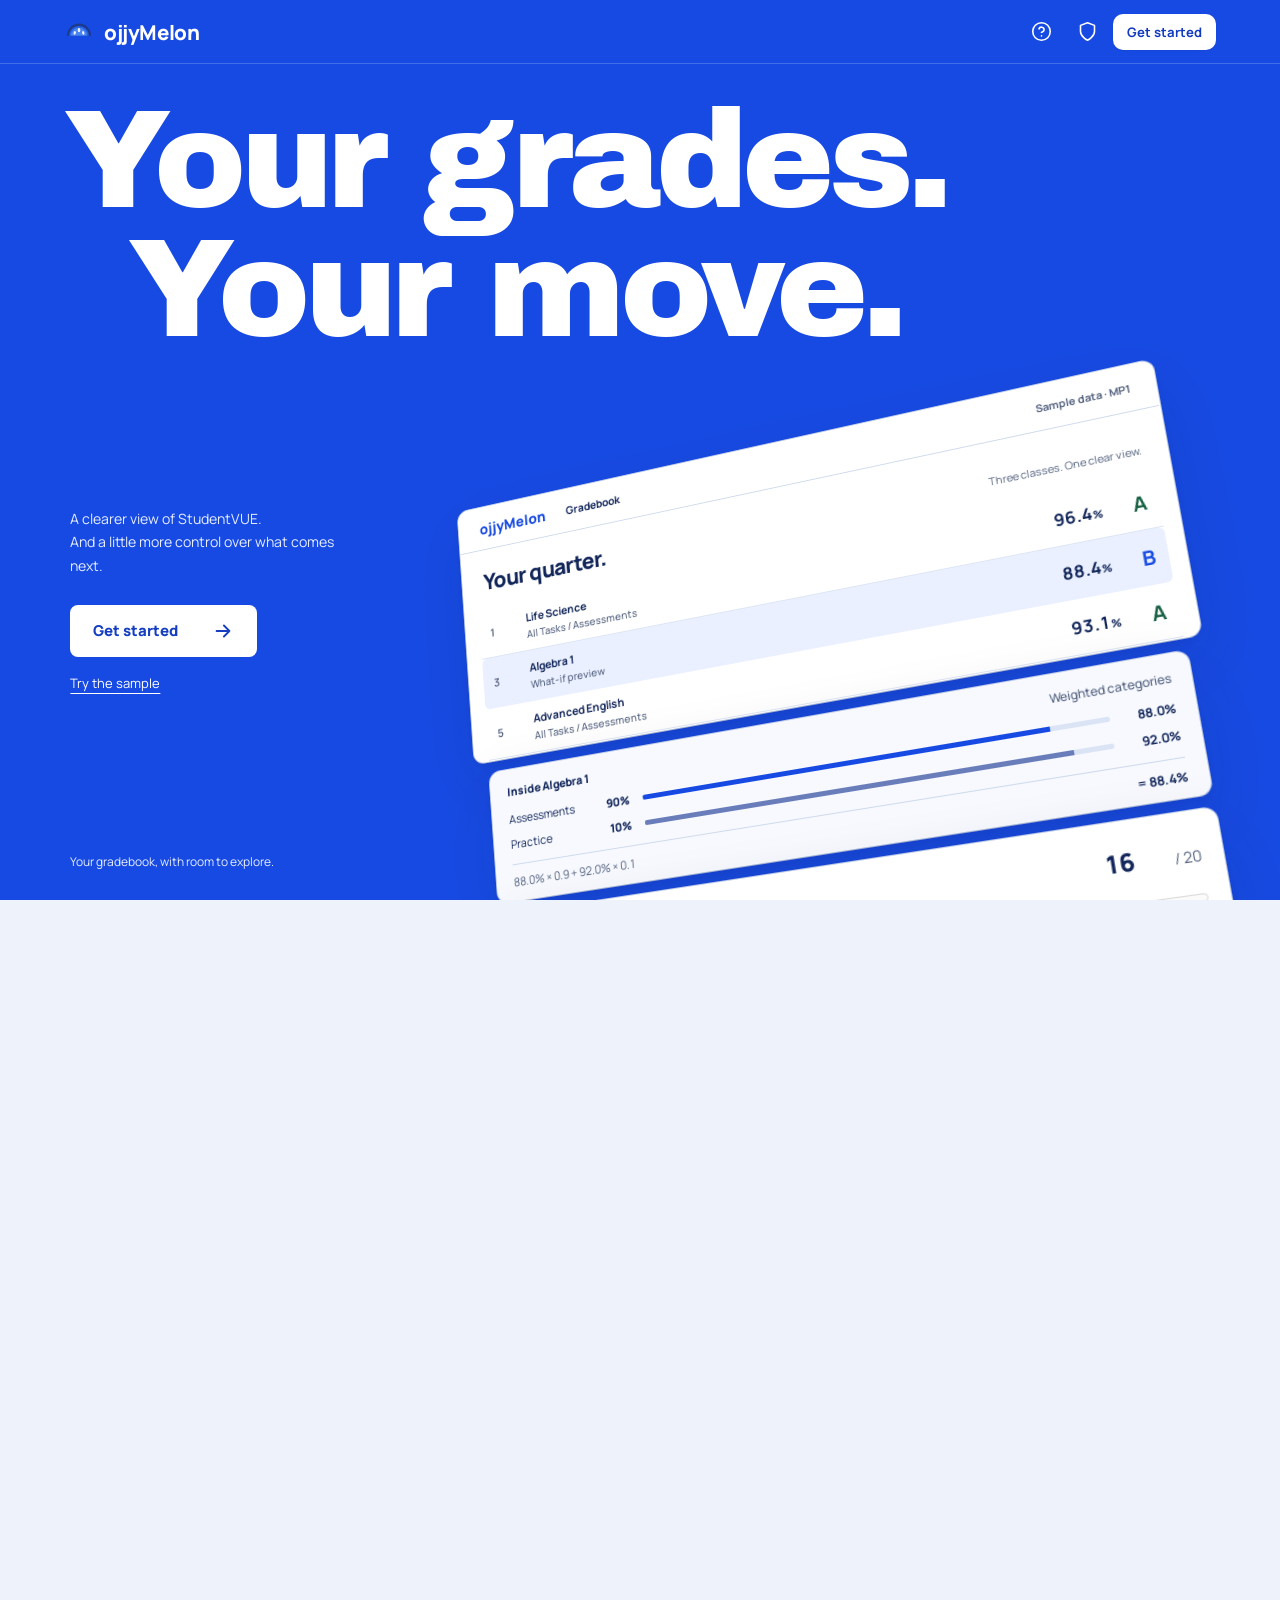
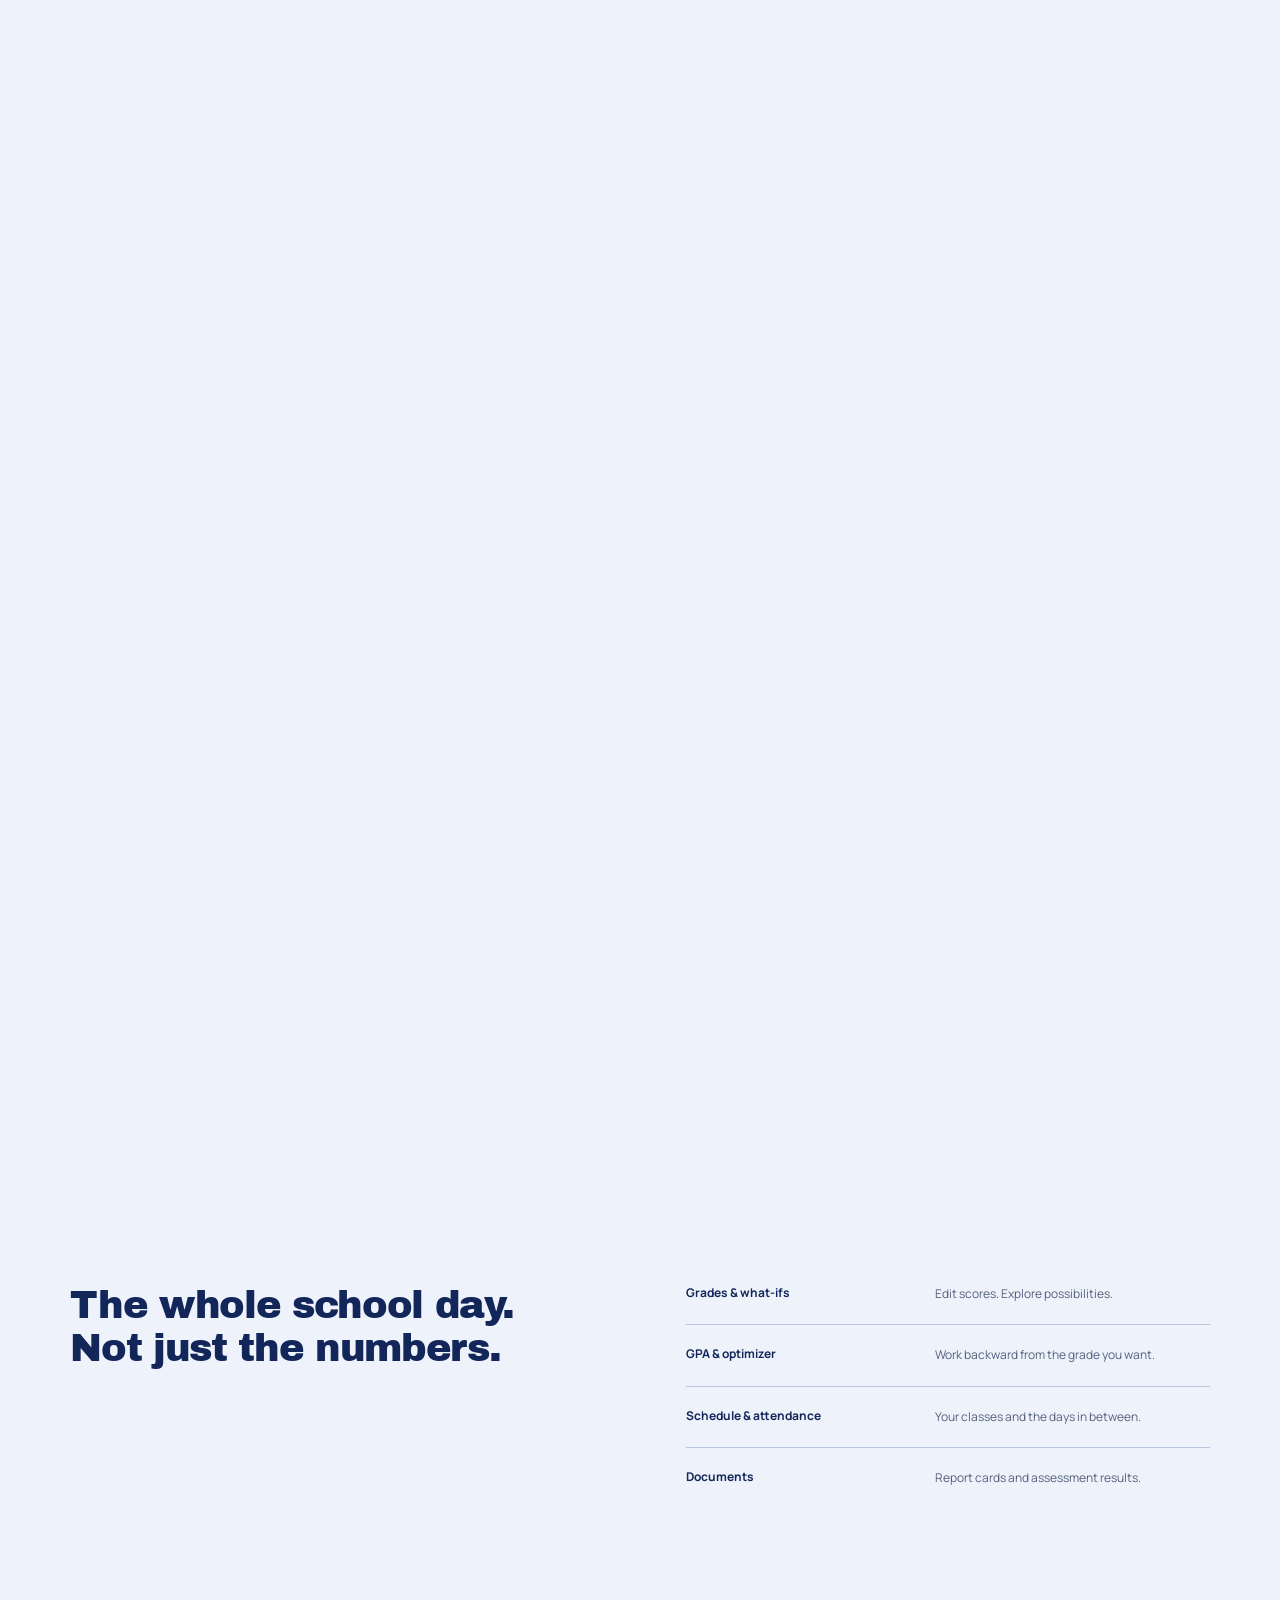
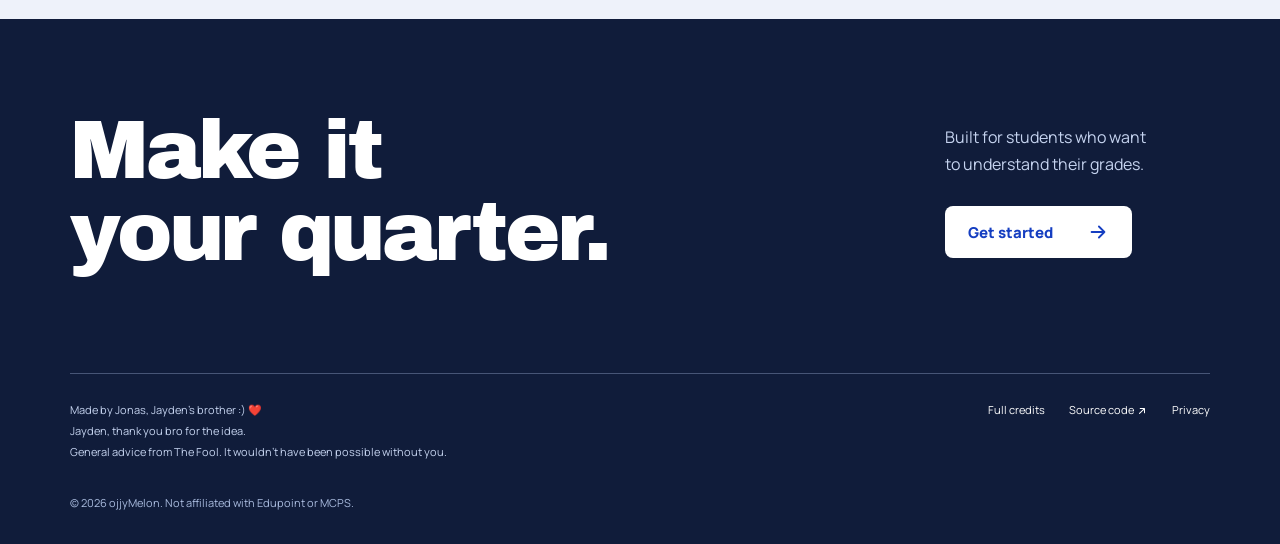
==== commit 4a30b378: "Rebuild landing as a scroll-driven gradebook experience" ====
--- a/index.html
+++ b/index.html
@@ -15,7 +15,9 @@
 <link rel="preconnect" href="https://fonts.googleapis.com">
 <link rel="preconnect" href="https://fonts.gstatic.com" crossorigin>
 <link href="https://fonts.googleapis.com/css2?family=Manrope:wght@400;500;600;700;800&display=swap" rel="stylesheet">
+<link rel="preload" href="assets/fonts/archivo-black.ttf" as="font" type="font/ttf" crossorigin>
 <link rel="stylesheet" href="css/style.css">
+<link rel="stylesheet" href="css/home.css">
 </head>
 <body>
 <div id="app">
--- a/css/style.css
+++ b/css/style.css
@@ -507,3 +507,10 @@
   .modal-body { padding: 16px; }
   .table-wrap table.data td, table.data th { padding: 10px 12px; }
 }
+
+/* ---------- App-wide interaction polish ---------- */
+.btn { transition: background-color 150ms cubic-bezier(0.23, 1, 0.32, 1),
+  border-color 150ms cubic-bezier(0.23, 1, 0.32, 1), color 150ms ease,
+  box-shadow 150ms ease, scale 150ms cubic-bezier(0.23, 1, 0.32, 1); }
+.btn:not(:disabled):active { scale: 0.96; }
+.modal-overlay, .dropdown { overscroll-behavior: contain; }
--- a/css/home.css
+++ b/css/home.css
@@ -0,0 +1,275 @@
+@font-face {
+  font-family: 'Archivo Black';
+  src: url('../assets/fonts/archivo-black.ttf') format('truetype');
+  font-weight: 400;
+  font-style: normal;
+  font-display: swap;
+}
+
+html.hm-active { scroll-behavior: auto; scrollbar-color: #a9c4ff #174ae3; background: #174ae3; }
+/* Home-only backdrop: the app's light/dark wash must not show through
+   overscroll or the mobile toolbar gap while the landing owns the page. */
+html.hm-active body { background: #174ae3; transition: background-color 0ms, color 0ms; }
+.layout:has(.view--home) { max-width: none; }
+.view.view--home { padding: 0; min-width: 0; }
+.hm-topbar { background: #174ae3; border-color: #ffffff30; backdrop-filter: none; }
+.hm-topbar .topbar-inner { max-width: none; padding-inline: clamp(20px, 5vw, 100px); }
+.hm-topbar .brand-name, .hm-topbar .brand-accent, .hm-topbar .icon-btn { color: #fff; }
+.hm-topbar .brand-logo { width: 30px; height: 30px; }
+.hm-topbar #theme-toggle { display: none; }
+.hm-topbar .btn-primary { background: #fff; color: #123ac0; border-color: transparent; }
+.hm-topbar :focus-visible { outline-color: #fff; }
+/* One press, not two: neutralize the app-wide .btn:active transform so it does
+   not compose with the individual `scale` property. --ease-out is scoped to
+   .hm-home (the topbar sits outside it), so the literal curve is used. */
+.hm-topbar .btn:active { transform: none; }
+
+.hm-home {
+  --hm-blue: #174ae3;
+  --hm-ink: #12265a;
+  --hm-paper: #eef2fa;
+  --hm-soft: #53617e;
+  --hm-line: #cfdaed;
+  --ease-out: cubic-bezier(0.23, 1, 0.32, 1);
+  --hm-display: 'Archivo Black', 'Manrope', sans-serif;
+  background: var(--hm-paper);
+  color: var(--hm-ink);
+  isolation: isolate;
+  font-family: 'Manrope', sans-serif;
+  color-scheme: light;
+}
+.hm-home ::selection { background: #a8c5ff; color: #12265a; }
+.hm-home h1, .hm-home h2, .hm-home h3, .hm-home p { margin: 0; }
+.hm-home button, .hm-home input { font: inherit; }
+.hm-home a { text-underline-offset: 5px; }
+.hm-home :focus-visible { outline: 3px solid var(--hm-blue); outline-offset: 5px; }
+.hm-story { height: 480svh; position: relative; }
+.hm-stage { position: sticky; top: 64px; height: calc(100svh - 64px); min-height: 600px; overflow: clip; background: var(--hm-blue); }
+.hm-paper { position: absolute; inset: 0; background: var(--hm-paper); transform: translateY(101%); will-change: transform; }
+.hm-opening { position: absolute; inset: 0; color: #fff; z-index: 3; pointer-events: none; will-change: transform, opacity; }
+.hm-opening h1 { position: absolute; top: 4%; left: 5%; font-family: var(--hm-display); font-size: clamp(80px, 10.8vw, 176px); font-weight: 400; line-height: .93; letter-spacing: -.04em; }
+.hm-opening h1 span { display: block; }
+.hm-opening h1 span:last-child { padding-left: 5vw; }
+.hm-intro { position: absolute; left: 5.5%; top: 53%; max-width: 300px; pointer-events: auto; }
+.hm-intro > p { color: #e5edff; font-size: clamp(14px, 1.1vw, 18px); line-height: 1.65; max-width: 30ch; }
+.hm-button { display: inline-flex; align-items: center; justify-content: space-between; gap: 34px; min-height: 52px; padding: 14px 22px; margin-top: 28px; border: 1px solid transparent; border-radius: 8px; background: var(--hm-blue); color: #fff !important; font-size: 15px; font-weight: 800; text-decoration: none !important; -webkit-tap-highlight-color: transparent; }
+.hm-button svg { width: 22px; height: 22px; flex: none; }
+.hm-button--white { background: #fff; color: #153ec1 !important; }
+.hm-intro .hm-button:focus-visible { outline-color: #fff; }
+.hm-text-button { display: block; padding: 10px 0; margin-top: 4px; min-height: 44px; background: none; border: 0; color: #fff; cursor: pointer; font-size: 13px !important; text-decoration: underline; text-underline-offset: 5px; }
+.hm-intro .hm-text-button:focus-visible { outline-color: #fff; }
+.hm-caption { position: absolute; left: 5.5%; top: 23%; width: 29%; z-index: 3; opacity: 0; will-change: transform, opacity; }
+.hm-caption h2 { font-family: var(--hm-display); font-size: clamp(38px, 4.1vw, 60px); line-height: 1.06; font-weight: 400; letter-spacing: -.035em; text-wrap: balance; }
+.hm-caption > p { margin-top: 26px; line-height: 1.75; color: var(--hm-soft); font-size: clamp(14px, 1.1vw, 18px); }
+.hm-caption .hm-grade-change { display: flex; align-items: center; gap: 22px; margin-top: 34px; color: var(--hm-ink); font: 400 clamp(60px, 6vw, 96px)/1 var(--hm-display); }
+.hm-grade-change > span { color: #53617e; }
+.hm-grade-change svg { width: 42px; height: 42px; }
+.hm-grade-change strong { color: #176044; font-weight: 400; }
+.hm-caption--ready { top: 23%; }
+.hm-scene-note { position: absolute; left: 5.5%; bottom: 30px; color: #e5edff; font-size: 12px; }
+/* display lives in the low-specificity rule so the static blocks can flip it;
+   everything else needs (0,1,1) to beat `.hm-home p { margin: 0 }`. */
+.hm-static-note { display: none; }
+.hm-home p.hm-static-note { width: min(90%, 860px); margin: 0 auto 28px; color: #e5edff; font-size: clamp(14px, 1.1vw, 18px); line-height: 1.7; }
+
+/* One physical gradebook. The category and assignment surfaces detach from it. */
+.hm-product-position { position: absolute; left: 0; top: 0; width: min(59vw, 900px); z-index: 2; transform: translate(34vw, 36svh); transform-origin: 0 0; will-change: transform; }
+.hm-product { width: 100%; height: 597px; position: relative; transform-style: preserve-3d; transform-origin: 50% 40%; transform: perspective(1600px) rotateX(12deg) rotateY(-16deg) rotateZ(-7deg); }
+.hm-sheet { border: 1px solid transparent; box-shadow: 0 24px 64px #0b286b29, 0 3px 9px #0b286b14, 0 0 0 1px #c8d5ee; border-radius: 12px; background: #fff; color: var(--hm-ink); }
+.hm-book { position: absolute; top: 0; left: 0; right: 0; overflow: hidden; }
+.hm-book-nav { display: flex; gap: 24px; align-items: center; height: 48px; padding: 0 24px; border-bottom: 1px solid var(--hm-line); font-size: 12px; font-weight: 700; }
+.hm-book-nav > span:first-child { color: #174ae3; font-size: 16px; font-weight: 800; }
+.hm-book-nav > span:last-child { margin-left: auto; color: var(--hm-soft); font-size: 11px; }
+.hm-book-heading { padding: 19px 24px 14px; display: flex; justify-content: space-between; align-items: baseline; gap: 8px; }
+.hm-book-heading h3 { font-size: 24px; font-weight: 800; letter-spacing: -.03em; }
+.hm-book-heading > span { font-size: 11px; color: var(--hm-soft); }
+.hm-course { display: grid; grid-template-columns: 28px 1fr 74px 28px; align-items: center; gap: 14px; margin-inline: 16px; padding: 10px 12px; border-bottom: 1px solid #dde5f3; font-size: 12px; font-weight: 700; }
+.hm-course small { display: block; margin-top: 2px; color: var(--hm-soft); font-size: 11px; font-weight: 500; }
+.hm-period { color: var(--hm-soft); font-size: 12px; font-weight: 600; }
+.hm-course strong { text-align: right; font-size: 17px; font-variant-numeric: tabular-nums; }
+.hm-course strong > span:last-child { font-size: 11px; }
+.hm-course b { color: #176044; font-size: 20px; text-align: right; }
+.hm-course--selected { background: #eaf0ff; border-radius: 6px; border-color: transparent; }
+.hm-course--selected b { color: #174ae3; }
+.hm-course--selected b[data-grade='A'] { color: #176044; }
+.hm-weights { position: absolute; left: 16px; right: 16px; top: 287px; padding: 14px 18px 10px; background: #f7f9fe; will-change: transform; }
+.hm-layer-title { display: flex; justify-content: space-between; gap: 10px; margin-bottom: 12px; font-size: 12px; font-weight: 800; }
+.hm-layer-title span:last-child { color: var(--hm-soft); font-weight: 500; }
+.hm-weight-row { display: grid; grid-template-columns: 135px 1fr 48px; align-items: center; gap: 14px; margin-top: 9px; font-size: 12px; }
+.hm-weight-row > span { display: flex; justify-content: space-between; gap: 8px; }
+.hm-weight-row b { font-weight: 800; }
+.hm-weight-row > strong { text-align: right; font-variant-numeric: tabular-nums; font-size: 12px; }
+.hm-track { height: 5px; background: #dbe4f5; border-radius: 2px; overflow: hidden; }
+.hm-track i { display: block; width: 100%; height: 100%; background: #174ae3; transform-origin: left; transform: scaleX(.88); }
+.hm-track .hm-practice-bar { transform: scaleX(.92); background: #687dba; }
+.hm-equation { display: flex; justify-content: space-between; gap: 8px; margin-top: 12px !important; padding-top: 9px; border-top: 1px solid var(--hm-line); font-size: 12px; font-variant-numeric: tabular-nums; color: var(--hm-soft); }
+.hm-equation strong { color: var(--hm-ink); }
+.hm-assignment { position: absolute; left: 16px; right: 16px; top: 433px; padding: 16px 18px 12px; background: #fff; will-change: transform; }
+.hm-assignment-heading { display: flex; align-items: center; justify-content: space-between; gap: 12px; }
+.hm-assignment-heading label { font-size: 14px; font-weight: 800; cursor: text; }
+.hm-assignment-heading p { font-size: 11px; line-height: 1.5; margin-top: 4px; color: var(--hm-soft); }
+.hm-score-field { display: flex; gap: 4px; align-items: baseline; flex: none; }
+.hm-score-field input { width: 77px; border: 1px solid #778bad; border-radius: 6px; background: #f5f8ff; padding: 2px 4px; color: var(--hm-ink); font-size: 23px; font-weight: 800; text-align: center; font-variant-numeric: tabular-nums; caret-color: #174ae3; }
+.hm-score-field input:disabled { opacity: 1; -webkit-text-fill-color: var(--hm-ink); border-color: transparent; background: transparent; }
+.hm-score-field > span { font-size: 14px; color: var(--hm-soft); }
+.hm-assignment input[type='range'] { display: block; width: 100%; margin: 8px 0 4px; height: 24px; accent-color: #174ae3; cursor: pointer; }
+.hm-assignment input[type='range']:disabled { opacity: .8; cursor: default; }
+.hm-assignment-footer { display: flex; align-items: center; justify-content: space-between; gap: 8px; min-height: 24px; color: var(--hm-soft); font-size: 11px; }
+.hm-reset { border: 0; padding: 8px 4px; min-height: 32px; background: none; color: #174ae3; font-size: 11px !important; font-weight: 800 !important; cursor: pointer; text-decoration: underline; text-underline-offset: 3px; }
+.hm-reset:disabled { visibility: hidden; }
+/* Always in layout so the sheet's measured extent never changes when the
+   message appears (visibility, not display); visibility:hidden keeps it out
+   of the a11y tree and focus order until shown. */
+.hm-validation { color: #a32625; font-size: 11px; line-height: 1.45; padding-top: 4px; visibility: hidden; }
+.hm-validation.is-shown { visibility: visible; }
+.hm-sr-only { position: absolute; width: 1px; height: 1px; overflow: hidden; clip-path: inset(50%); white-space: nowrap; }
+
+.hm-beyond { position: relative; padding: 100px 5.5% 110px; display: grid; grid-template-columns: 1fr 1fr; gap: 8%; background: var(--hm-paper); }
+.hm-beyond h2 { font-family: var(--hm-display); font-weight: 400; font-size: clamp(28px, 3vw, 44px); line-height: 1.12; letter-spacing: -.035em; }
+.hm-feature-ledger p { display: grid; grid-template-columns: 1fr 1.2fr; gap: 20px; padding: 20px 0; border-top: 1px solid #b7c5df; font-size: 12px; }
+.hm-feature-ledger p:first-child { padding-top: 0; border-top: 0; }
+.hm-feature-ledger span { color: var(--hm-soft); line-height: 1.7; }
+.hm-close { position: relative; padding: 90px 5.5% 30px; background: #101c3a; color: #fff; display: grid; grid-template-columns: 1.6fr 1fr; align-items: center; gap: 60px; }
+.hm-close h2 { font-family: var(--hm-display); font-size: clamp(44px, 6.5vw, 96px); font-weight: 400; letter-spacing: -.04em; line-height: .99; }
+.hm-close-action { justify-self: end; padding-right: 5vw; }
+.hm-close-action > p { color: #c5d3ef; line-height: 1.7; font-size: 16px; }
+.hm-close :focus-visible { outline-color: #fff; }
+.hm-footer { display: grid; grid-template-columns: 1fr auto; gap: 30px; grid-column: 1 / -1; border-top: 1px solid #475576; margin-top: 40px; padding-top: 26px; font-size: 11px; line-height: 1.9; color: #c5d3ef; }
+.hm-footer-links { display: flex; align-items: start; gap: 24px; }
+.hm-home .hm-footer-links a { color: #fff; }
+.hm-footer-links svg { display: inline-block; width: 12px; height: 12px; transform: rotate(-45deg); vertical-align: middle; }
+.hm-legal { grid-column: 1 / -1; color: #a9bbde; font-size: 11px; }
+
+@media (prefers-reduced-motion: no-preference) {
+  .hm-button { transition: background-color 150ms ease, scale 150ms var(--ease-out); }
+  .hm-button:active, .hm-reset:not(:disabled):active { scale: .96; }
+  .hm-reset { transition: scale 150ms var(--ease-out); }
+  .hm-topbar .btn { transition: background-color 150ms cubic-bezier(0.23, 1, 0.32, 1), scale 150ms cubic-bezier(0.23, 1, 0.32, 1); }
+  .hm-topbar .btn:not(:disabled):active { scale: .96; }
+}
+@media (hover: hover) and (pointer: fine) {
+  .hm-button:hover { background: #1039b7; }
+  .hm-button--white:hover { background: #e2eaff; }
+  .hm-topbar .icon-btn:hover { background: #ffffff20; color: #fff; }
+  .hm-text-button:hover, .hm-reset:hover { text-decoration-thickness: 2px; }
+}
+
+@media (min-width: 1800px) {
+  .hm-opening h1 { top: 7%; }
+  .hm-intro { top: 57%; }
+}
+@media (min-width: 760px) and (max-height: 760px) {
+  .hm-stage { min-height: 530px; }
+  .hm-opening h1 { font-size: min(9vw, 110px); top: 3%; }
+  .hm-intro { top: 49%; }
+}
+@media (max-width: 1100px) and (min-width: 760px) {
+  .hm-course { gap: 8px; }
+  .hm-book-heading > span { display: none; }
+  .hm-caption h2 { font-size: 36px; }
+  .hm-weight-row { grid-template-columns: 115px 1fr 42px; gap: 8px; }
+}
+@media (max-width: 759px) {
+  .hm-topbar .brand-name { display: block; font-size: 16px; }
+  .hm-topbar .brand-logo { width: 25px; height: 25px; }
+  .hm-topbar .topbar-inner { padding-inline: 16px; }
+  .hm-topbar .topbar-actions { gap: 0; }
+  .hm-topbar .icon-btn { width: 32px; height: 36px; }
+  .hm-topbar .icon-btn svg { width: 18px; height: 18px; }
+  .hm-topbar .btn-sm { padding: 8px 12px; font-size: 11px; }
+  .hm-story { height: 420svh; }
+  .hm-stage { min-height: 560px; }
+  .hm-opening h1 { font-size: clamp(42px, 13vw, 86px); top: 5%; left: 6%; line-height: 1.02; }
+  .hm-opening h1 span:last-child { padding-left: 0; }
+  .hm-intro { left: 6%; top: 23%; max-width: 90%; }
+  .hm-intro > p { font-size: 12px; line-height: 1.7; max-width: 38ch; }
+  .hm-intro .hm-button { min-height: 44px; margin-top: 16px; padding: 10px 17px; font-size: 12px; gap: 18px; }
+  .hm-intro .hm-text-button { display: inline-block; margin-left: 18px; font-size: 11px !important; }
+  .hm-caption { left: 6%; top: 5%; width: 88%; }
+  .hm-caption h2 { font-size: clamp(30px, 9vw, 46px); line-height: 1.04; }
+  .hm-caption h2 br { display: none; }
+  .hm-caption > p { margin-top: 14px; font-size: 12px; line-height: 1.7; max-width: 38ch; }
+  .hm-caption--math .hm-grade-change { font-size: 38px; margin-top: 10px; gap: 14px; }
+  .hm-grade-change svg { width: 24px; height: 24px; }
+  .hm-caption--ready h2 { font-size: 38px; }
+  .hm-caption--ready > p { max-width: 25ch; }
+  .hm-caption--ready .hm-button { position: absolute; right: 0; bottom: 0; margin: 0; padding: 12px; min-height: 44px; font-size: 11px; gap: 8px; }
+  .hm-caption--ready .hm-button svg { width: 17px; height: 17px; }
+  .hm-product-position { width: min(calc(100% - 32px), 510px); transform: translate(16px, 330px); }
+  .hm-product { height: 495px; }
+  .hm-book-nav { height: 39px; padding: 0 14px; gap: 18px; }
+  .hm-book-nav > span:first-child { font-size: 13px; }
+  .hm-book-nav > span:nth-child(2) { display: none; }
+  .hm-book-nav > span:last-child { font-size: 11px; }
+  .hm-book-heading { padding: 12px 14px 10px; }
+  .hm-book-heading h3 { font-size: 22px; }
+  .hm-book-heading > span { display: none; }
+  /* Narrow screens compact the board to one non-selected other class so the
+     same Algebra object fits at (near) full scale with >=11px sheet text. */
+  .hm-course--extra { display: none; }
+  .hm-course { margin-inline: 8px; grid-template-columns: 18px 1fr 58px 20px; gap: 8px; padding: 10px 8px; font-size: 11px; }
+  .hm-course strong { font-size: 15px; }
+  .hm-course small { font-size: 11px; }
+  .hm-course b { font-size: 18px; }
+  .hm-weights { top: 203px; left: 8px; right: 8px; padding: 10px; }
+  .hm-weight-row { grid-template-columns: 110px 1fr 40px; gap: 7px; font-size: 11px; }
+  .hm-layer-title { font-size: 11px; gap: 4px; margin-bottom: 10px; }
+  .hm-equation { font-size: 11px; margin-top: 10px !important; padding-top: 7px; }
+  .hm-assignment { top: 332px; left: 8px; right: 8px; padding: 10px; }
+  .hm-assignment-heading p { max-width: none; font-size: 11px; }
+  .hm-assignment-heading label { font-size: 12px; }
+  .hm-score-field input { font-size: 21px; width: 72px; }
+  .hm-score-field > span { font-size: 12px; }
+  .hm-assignment-footer { font-size: 11px; }
+  .hm-reset { min-height: 40px; padding: 8px; }
+  .hm-scene-note { display: none; }
+  .hm-beyond { padding: 64px 6%; grid-template-columns: 1fr; gap: 38px; }
+  .hm-beyond h2 { font-size: 28px; }
+  .hm-feature-ledger p { font-size: 11px; gap: 12px; padding-block: 18px; }
+  .hm-close { padding: 64px 6% 24px; grid-template-columns: 1fr; gap: 30px; }
+  .hm-close h2 { font-size: 42px; }
+  .hm-close-action { justify-self: start; padding: 0; }
+  .hm-close-action > p { font-size: 14px; }
+  .hm-footer { grid-template-columns: 1fr; margin-top: 20px; font-size: 11px; gap: 22px; }
+  .hm-footer-links { flex-wrap: wrap; gap: 22px; }
+}
+@media (max-width: 380px) {
+  .hm-feature-ledger p { grid-template-columns: 1fr; gap: 4px; }
+  .hm-footer-links { gap: 16px; }
+}
+
+/* Small/short screens get a complete normal-flow story, not a clipped pin.
+   The query mirrors home.js's shortScreen media query exactly: short viewports
+   generally, plus narrow viewports too short for a legible dynamic scene. */
+@media (max-height: 680px), (prefers-reduced-motion: reduce), (max-width: 759px) and (max-height: 819px) {
+  .hm-story { height: auto; }
+  .hm-stage { position: relative; top: auto; height: auto; min-height: 0; overflow: clip; padding-bottom: 50px; }
+  .hm-opening { position: relative; padding: 38px 6% 30px; }
+  .hm-opening h1 { position: static; font-size: clamp(44px, 9vw, 100px); }
+  .hm-opening h1 span:last-child { padding-left: 0; }
+  .hm-intro { position: static; margin-top: 24px; max-width: none; }
+  .hm-caption { display: none; }
+  .hm-static-note { display: block; }
+  .hm-product-position { position: relative; margin: 0 auto; width: min(90%, 860px); transform: none; }
+  .hm-product { transform: none; height: auto; width: 100%; }
+  .hm-sheet { position: relative; inset: auto; width: 100%; }
+  .hm-weights, .hm-assignment { margin-top: 14px; }
+  .hm-paper, .hm-scene-note { display: none; }
+}
+.hm-motion-off .hm-story { height: auto; }
+.hm-motion-off .hm-stage { position: relative; top: auto; height: auto; min-height: 0; padding-bottom: 50px; }
+.hm-motion-off .hm-opening { position: relative; padding: 38px 6% 30px; }
+.hm-motion-off .hm-opening h1 { position: static; font-size: clamp(44px, 9vw, 100px); }
+.hm-motion-off .hm-opening h1 span:last-child { padding-left: 0; }
+.hm-motion-off .hm-intro { position: static; margin-top: 24px; max-width: none; }
+.hm-motion-off .hm-caption { display: none; }
+.hm-motion-off .hm-static-note { display: block; }
+.hm-motion-off .hm-product-position { position: relative; margin: 0 auto; width: min(90%, 860px); }
+.hm-motion-off .hm-product { height: auto; width: 100%; }
+.hm-motion-off .hm-sheet { position: relative; inset: auto; width: 100%; }
+.hm-motion-off .hm-weights, .hm-motion-off .hm-assignment { margin-top: 14px; }
+.hm-motion-off .hm-paper, .hm-motion-off .hm-scene-note { display: none; }
+
+@media (prefers-reduced-motion: reduce) {
+  .hm-topbar .btn:not(:disabled):active { scale: 1; }
+}
